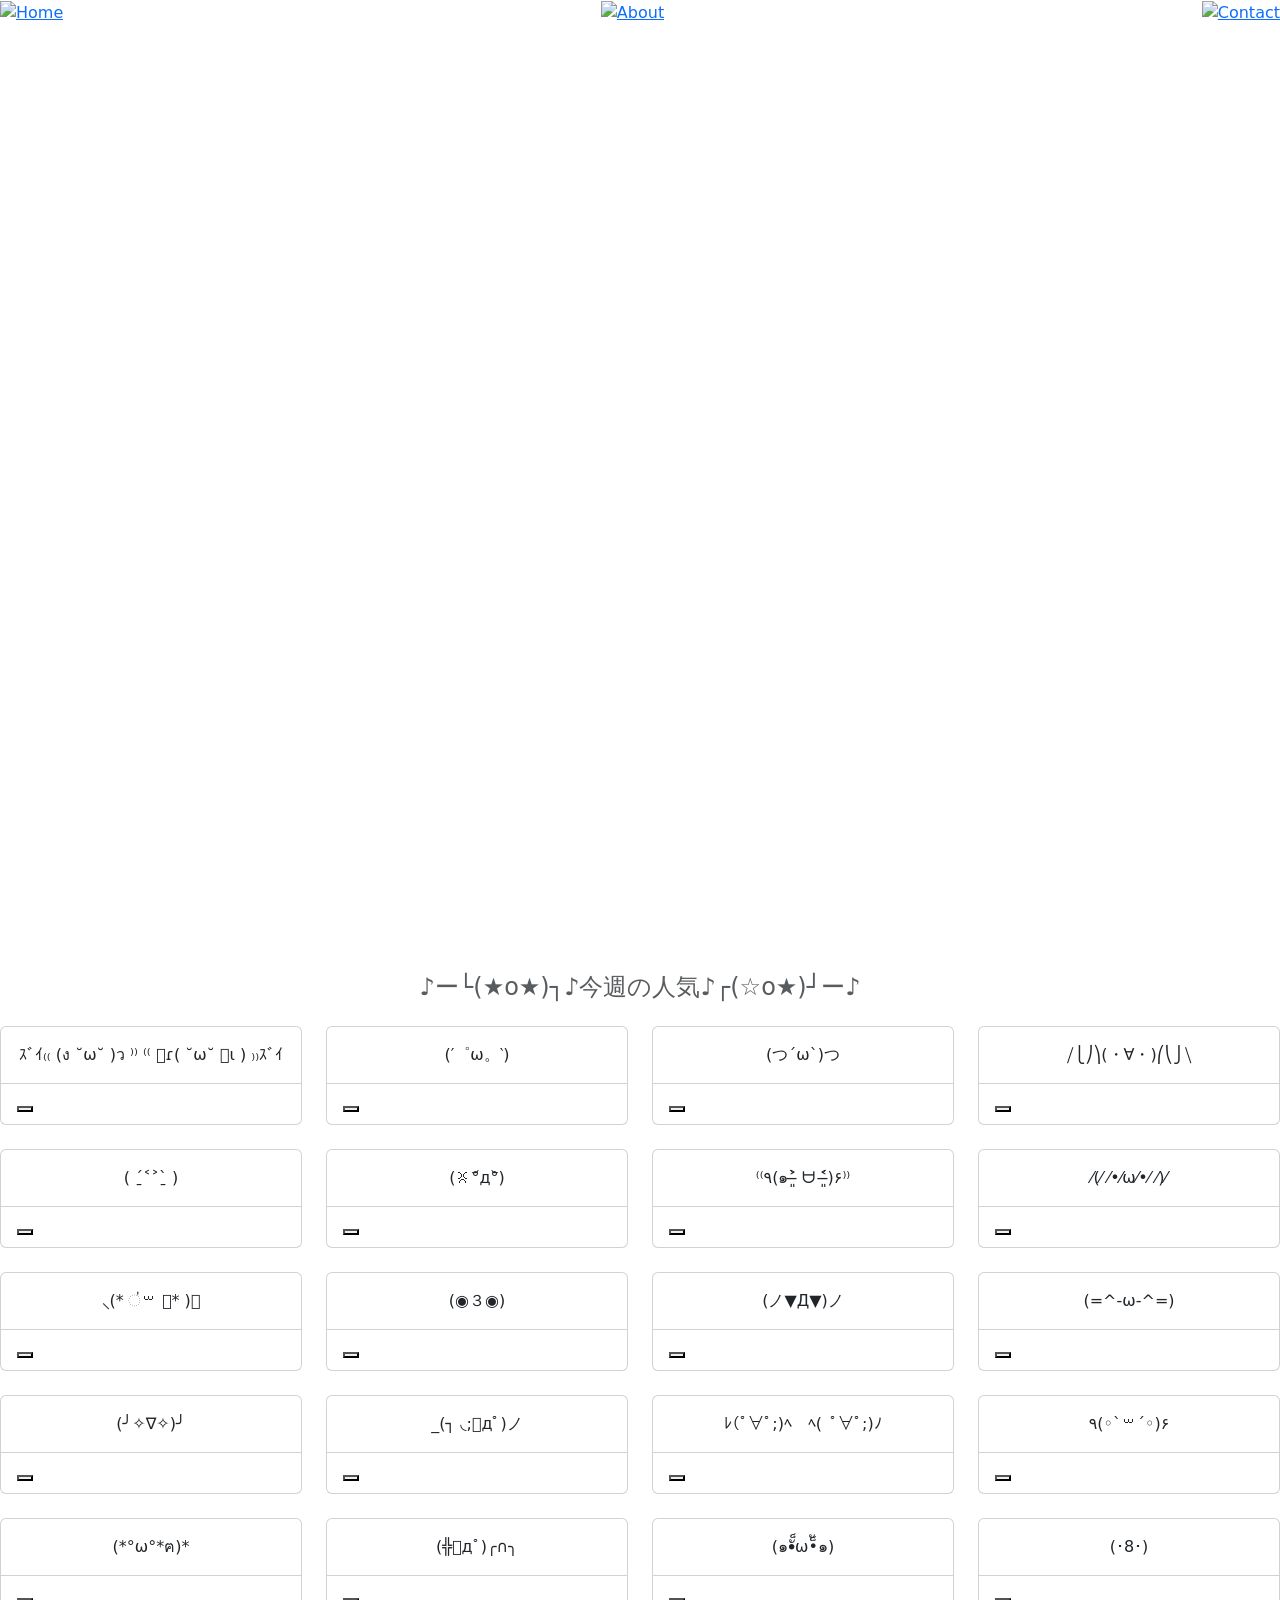
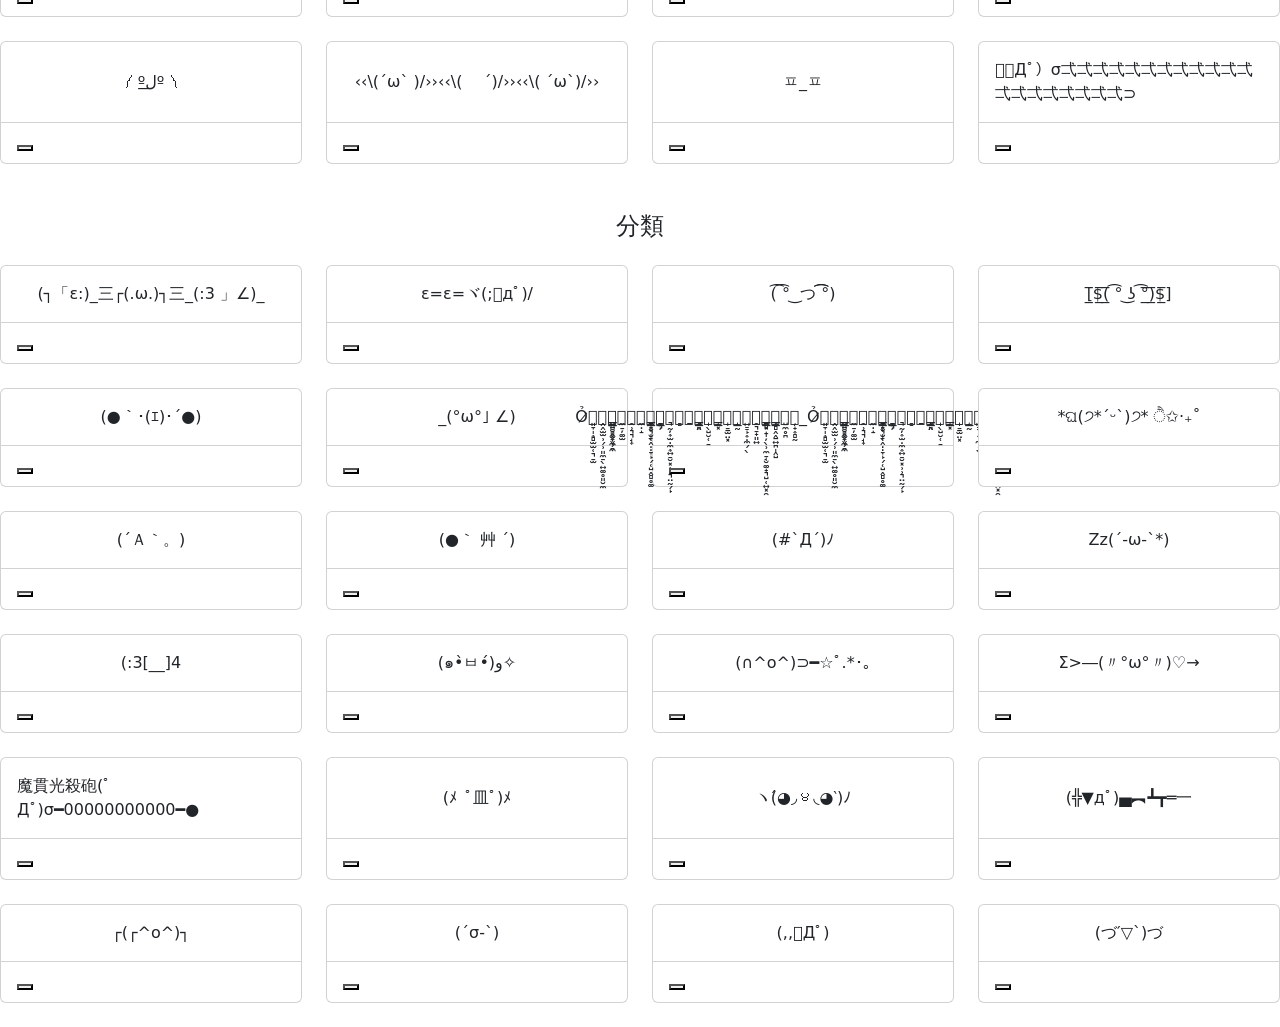
==== index.html @ 520b1174 "Add files via upload" ====
<!doctype html>
<html lang="TW">
  <head>
    <meta charset="utf-8">
    <meta name="viewport" content="width=device-width, initial-scale=1">
    <title>Bootstrap demo</title>
    <link href="https://cdn.jsdelivr.net/npm/bootstrap@5.3.0-alpha1/dist/css/bootstrap.min.css" rel="stylesheet" integrity="sha384-GLhlTQ8iRABdZLl6O3oVMWSktQOp6b7In1Zl3/Jr59b6EGGoI1aFkw7cmDA6j6gD" crossorigin="anonymous">
  </head>
  <body>
    <script src="https://cdn.jsdelivr.net/npm/bootstrap@5.3.0-alpha1/dist/js/bootstrap.bundle.min.js" integrity="sha384-w76AqPfDkMBDXo30jS1Sgez6pr3x5MlQ1ZAGC+nuZB+EYdgRZgiwxhTBTkF7CXvN" crossorigin="anonymous"></script>
    <div class="menu d-flex justify-content-between align-items-start">
        <a href="#" class="mr-3">
          <img src="login.png" alt="Home">
        </a>
        <a href="#" class="mr-3">
          <img src="category.png" alt="About">
        </a>
        <a href="#">
          <img src="charts.png" alt="Contact">
        </a>
      </div>
      
      
  <div class="container-fluid vh-100 heroimg">
    <div class="icon-1">
        <img src="background.jpg" class="img-fluid" alt="">
    </div>
</div>
<div class="container">
    <div class="row d-none d-md-flex">
        <div class="col">
            <img src="photo.jpg" class="img-fluid" alt="">
            <img src="bg.jpg" class="img-fluid mt-4" alt="">
        </div>
        <div class="col">
            <img src="bg.jpg" class="img-fluid" alt="">
            <img src="photo.jpg" class="img-fluid mt-4" alt="">
        </div>
        <div class="col">
            <img src="photo.jpg" class="img-fluid" alt="">
            <img src="bg.jpg" class="img-fluid mt-4" alt="">
        </div>
    </div>
    <div class="row d-md-none">
        <div class="col">
            <img src="photo.jpg" class="img-fluid" alt="">
            <img src="bg.jpg" class="img-fluid mt-4" alt="">
            <img src="bg.jpg" class="img-fluid mt-4" alt="">
        </div>
        <div class="col">
            <img src="bg.jpg" class="img-fluid" alt="">
            <img src="photo.jpg" class="img-fluid mt-4" alt="">
            <img src="bg.jpg" class="img-fluid mt-4" alt="">
        </div>
    </div>
</div>
  
<div class="emoji-wrap">
    <div class="row">
        <h2 class="h4 mt-4 mb-4 text-muted text-center">
            ♪ー└(★o★)┐♪今週の人気♪┌(☆o★)┘ー♪
        </h2>        
    </div>
    <div class="row">
                        <div class="col- col-xl-3 col-lg-4 col-sm-6 mb-4">
<div class="card emoji-card h-100 user-select-none">
    <div class="emoji-text card-body d-flex align-items-center justify-content-center copy-js">
        ｽﾞｲ₍₍ (ง ˘ω˘ )ว ⁾⁾ ⁽⁽ 〪ɾ( ˘ω˘ 〫ɩ ) ₎₎ｽﾞｲ
    </div>
    <div class="copy-dom-invisible"></div>
    <div class="card-footer bg-transparent">
        <div class="d-flex">
            <div class="flex-1"></div>
            <div class="flex-1">
                                    <button class="favorite-button append favorite-append-js d-none" data-id="574"><i class="fas fa-star"></i></button>
                <button class="favorite-button remove favorite-remove-js d-initial" data-id="574"><i class="fas fa-star"></i></button>
            </div>
        </div>
    </div>
</div>
</div>                            <div class="col- col-xl-3 col-lg-4 col-sm-6 mb-4">
<div class="card emoji-card h-100 user-select-none">
    <div class="emoji-text card-body d-flex align-items-center justify-content-center copy-js">
        (′゜ω。‵)
    </div>
    <div class="copy-dom-invisible"></div>
    <div class="card-footer bg-transparent">
        <div class="d-flex">
            <div class="flex-1"></div>
            <div class="flex-1">
                                    <button class="favorite-button append favorite-append-js d-none" data-id="573"><i class="fas fa-star"></i></button>
                <button class="favorite-button remove favorite-remove-js d-initial" data-id="573"><i class="fas fa-star"></i></button>
            </div>
        </div>
    </div>
</div>
</div>                            <div class="col- col-xl-3 col-lg-4 col-sm-6 mb-4">
<div class="card emoji-card h-100 user-select-none">
    <div class="emoji-text card-body d-flex align-items-center justify-content-center copy-js">
        (つ´ω`)つ
    </div>
    <div class="copy-dom-invisible"></div>
    <div class="card-footer bg-transparent">
        <div class="d-flex">
            <div class="flex-1"></div>
            <div class="flex-1">
                                    <button class="favorite-button append favorite-append-js d-initial" data-id="572"><i class="fas fa-star"></i></button>
                <button class="favorite-button remove favorite-remove-js d-none" data-id="572"><i class="fas fa-star"></i></button>
            </div>
        </div>
    </div>
</div>
</div>                            <div class="col- col-xl-3 col-lg-4 col-sm-6 mb-4">
<div class="card emoji-card h-100 user-select-none">
    <div class="emoji-text card-body d-flex align-items-center justify-content-center copy-js">
        ⧸⎩⎠⎞͏(・∀・)⎛͏⎝⎭⧹
    </div>
    <div class="copy-dom-invisible"></div>
    <div class="card-footer bg-transparent">
        <div class="d-flex">
            <div class="flex-1"></div>
            <div class="flex-1">
                                    <button class="favorite-button append favorite-append-js d-initial" data-id="571"><i class="fas fa-star"></i></button>
                <button class="favorite-button remove favorite-remove-js d-none" data-id="571"><i class="fas fa-star"></i></button>
            </div>
        </div>
    </div>
</div>
</div>                            <div class="col- col-xl-3 col-lg-4 col-sm-6 mb-4">
<div class="card emoji-card h-100 user-select-none">
    <div class="emoji-text card-body d-flex align-items-center justify-content-center copy-js">
        ( ˊ̱˂˃ˋ̱ )
    </div>
    <div class="copy-dom-invisible"></div>
    <div class="card-footer bg-transparent">
        <div class="d-flex">
            <div class="flex-1"></div>
            <div class="flex-1">
                                    <button class="favorite-button append favorite-append-js d-initial" data-id="570"><i class="fas fa-star"></i></button>
                <button class="favorite-button remove favorite-remove-js d-none" data-id="570"><i class="fas fa-star"></i></button>
            </div>
        </div>
    </div>
</div>
</div>                            <div class="col- col-xl-3 col-lg-4 col-sm-6 mb-4">
<div class="card emoji-card h-100 user-select-none">
    <div class="emoji-text card-body d-flex align-items-center justify-content-center copy-js">
        (ꐦ°᷄д°᷅)
    </div>
    <div class="copy-dom-invisible"></div>
    <div class="card-footer bg-transparent">
        <div class="d-flex">
            <div class="flex-1"></div>
            <div class="flex-1">
                                    <button class="favorite-button append favorite-append-js d-initial" data-id="569"><i class="fas fa-star"></i></button>
                <button class="favorite-button remove favorite-remove-js d-none" data-id="569"><i class="fas fa-star"></i></button>
            </div>
        </div>
    </div>
</div>
</div>                            <div class="col- col-xl-3 col-lg-4 col-sm-6 mb-4">
<div class="card emoji-card h-100 user-select-none">
    <div class="emoji-text card-body d-flex align-items-center justify-content-center copy-js">
        ⁽⁽٩(๑˃̶͈̀ ᗨ ˂̶͈́)۶⁾⁾
    </div>
    <div class="copy-dom-invisible"></div>
    <div class="card-footer bg-transparent">
        <div class="d-flex">
            <div class="flex-1"></div>
            <div class="flex-1">
                                    <button class="favorite-button append favorite-append-js d-initial" data-id="568"><i class="fas fa-star"></i></button>
                <button class="favorite-button remove favorite-remove-js d-none" data-id="568"><i class="fas fa-star"></i></button>
            </div>
        </div>
    </div>
</div>
</div>                            <div class="col- col-xl-3 col-lg-4 col-sm-6 mb-4">
<div class="card emoji-card h-100 user-select-none">
    <div class="emoji-text card-body d-flex align-items-center justify-content-center copy-js">
        ⁄(⁄ ⁄•⁄ω⁄•⁄ ⁄)⁄
    </div>
    <div class="copy-dom-invisible"></div>
    <div class="card-footer bg-transparent">
        <div class="d-flex">
            <div class="flex-1"></div>
            <div class="flex-1">
                                    <button class="favorite-button append favorite-append-js d-initial" data-id="567"><i class="fas fa-star"></i></button>
                <button class="favorite-button remove favorite-remove-js d-none" data-id="567"><i class="fas fa-star"></i></button>
            </div>
        </div>
    </div>
</div>
</div>                            <div class="col- col-xl-3 col-lg-4 col-sm-6 mb-4">
<div class="card emoji-card h-100 user-select-none">
    <div class="emoji-text card-body d-flex align-items-center justify-content-center copy-js">
        ⸜(* ॑꒳ ॑* )⸝
    </div>
    <div class="copy-dom-invisible"></div>
    <div class="card-footer bg-transparent">
        <div class="d-flex">
            <div class="flex-1"></div>
            <div class="flex-1">
                                    <button class="favorite-button append favorite-append-js d-initial" data-id="566"><i class="fas fa-star"></i></button>
                <button class="favorite-button remove favorite-remove-js d-none" data-id="566"><i class="fas fa-star"></i></button>
            </div>
        </div>
    </div>
</div>
</div>                            <div class="col- col-xl-3 col-lg-4 col-sm-6 mb-4">
<div class="card emoji-card h-100 user-select-none">
    <div class="emoji-text card-body d-flex align-items-center justify-content-center copy-js">
        (◉３◉)
    </div>
    <div class="copy-dom-invisible"></div>
    <div class="card-footer bg-transparent">
        <div class="d-flex">
            <div class="flex-1"></div>
            <div class="flex-1">
                                    <button class="favorite-button append favorite-append-js d-none" data-id="565"><i class="fas fa-star"></i></button>
                <button class="favorite-button remove favorite-remove-js d-initial" data-id="565"><i class="fas fa-star"></i></button>
            </div>
        </div>
    </div>
</div>
</div>                            <div class="col- col-xl-3 col-lg-4 col-sm-6 mb-4">
<div class="card emoji-card h-100 user-select-none">
    <div class="emoji-text card-body d-flex align-items-center justify-content-center copy-js">
        (ノ▼Д▼)ノ
    </div>
    <div class="copy-dom-invisible"></div>
    <div class="card-footer bg-transparent">
        <div class="d-flex">
            <div class="flex-1"></div>
            <div class="flex-1">
                                    <button class="favorite-button append favorite-append-js d-none" data-id="564"><i class="fas fa-star"></i></button>
                <button class="favorite-button remove favorite-remove-js d-initial" data-id="564"><i class="fas fa-star"></i></button>
            </div>
        </div>
    </div>
</div>
</div>                            <div class="col- col-xl-3 col-lg-4 col-sm-6 mb-4">
<div class="card emoji-card h-100 user-select-none">
    <div class="emoji-text card-body d-flex align-items-center justify-content-center copy-js">
        (=^-ω-^=)
    </div>
    <div class="copy-dom-invisible"></div>
    <div class="card-footer bg-transparent">
        <div class="d-flex">
            <div class="flex-1"></div>
            <div class="flex-1">
                                    <button class="favorite-button append favorite-append-js d-initial" data-id="563"><i class="fas fa-star"></i></button>
                <button class="favorite-button remove favorite-remove-js d-none" data-id="563"><i class="fas fa-star"></i></button>
            </div>
        </div>
    </div>
</div>
</div>                            <div class="col- col-xl-3 col-lg-4 col-sm-6 mb-4">
<div class="card emoji-card h-100 user-select-none">
    <div class="emoji-text card-body d-flex align-items-center justify-content-center copy-js">
        (╯✧∇✧)╯
    </div>
    <div class="copy-dom-invisible"></div>
    <div class="card-footer bg-transparent">
        <div class="d-flex">
            <div class="flex-1"></div>
            <div class="flex-1">
                                    <button class="favorite-button append favorite-append-js d-initial" data-id="562"><i class="fas fa-star"></i></button>
                <button class="favorite-button remove favorite-remove-js d-none" data-id="562"><i class="fas fa-star"></i></button>
            </div>
        </div>
    </div>
</div>
</div>                            <div class="col- col-xl-3 col-lg-4 col-sm-6 mb-4">
<div class="card emoji-card h-100 user-select-none">
    <div class="emoji-text card-body d-flex align-items-center justify-content-center copy-js">
        _(┐ ◟;ﾟдﾟ)ノ
    </div>
    <div class="copy-dom-invisible"></div>
    <div class="card-footer bg-transparent">
        <div class="d-flex">
            <div class="flex-1"></div>
            <div class="flex-1">
                                    <button class="favorite-button append favorite-append-js d-initial" data-id="561"><i class="fas fa-star"></i></button>
                <button class="favorite-button remove favorite-remove-js d-none" data-id="561"><i class="fas fa-star"></i></button>
            </div>
        </div>
    </div>
</div>
</div>                            <div class="col- col-xl-3 col-lg-4 col-sm-6 mb-4">
<div class="card emoji-card h-100 user-select-none">
    <div class="emoji-text card-body d-flex align-items-center justify-content-center copy-js">
        ﾚ(ﾟ∀ﾟ;)ﾍ　ﾍ( ﾟ∀ﾟ;)ﾉ
    </div>
    <div class="copy-dom-invisible"></div>
    <div class="card-footer bg-transparent">
        <div class="d-flex">
            <div class="flex-1"></div>
            <div class="flex-1">
                                    <button class="favorite-button append favorite-append-js d-none" data-id="560"><i class="fas fa-star"></i></button>
                <button class="favorite-button remove favorite-remove-js d-initial" data-id="560"><i class="fas fa-star"></i></button>
            </div>
        </div>
    </div>
</div>
</div>                            <div class="col- col-xl-3 col-lg-4 col-sm-6 mb-4">
<div class="card emoji-card h-100 user-select-none">
    <div class="emoji-text card-body d-flex align-items-center justify-content-center copy-js">
        ٩(◦`꒳´◦)۶ 
    </div>
    <div class="copy-dom-invisible"></div>
    <div class="card-footer bg-transparent">
        <div class="d-flex">
            <div class="flex-1"></div>
            <div class="flex-1">
                                    <button class="favorite-button append favorite-append-js d-initial" data-id="559"><i class="fas fa-star"></i></button>
                <button class="favorite-button remove favorite-remove-js d-none" data-id="559"><i class="fas fa-star"></i></button>
            </div>
        </div>
    </div>
</div>
</div>                            <div class="col- col-xl-3 col-lg-4 col-sm-6 mb-4">
<div class="card emoji-card h-100 user-select-none">
    <div class="emoji-text card-body d-flex align-items-center justify-content-center copy-js">
        (*°ω°*ฅ)*
    </div>
    <div class="copy-dom-invisible"></div>
    <div class="card-footer bg-transparent">
        <div class="d-flex">
            <div class="flex-1"></div>
            <div class="flex-1">
                                    <button class="favorite-button append favorite-append-js d-initial" data-id="558"><i class="fas fa-star"></i></button>
                <button class="favorite-button remove favorite-remove-js d-none" data-id="558"><i class="fas fa-star"></i></button>
            </div>
        </div>
    </div>
</div>
</div>                            <div class="col- col-xl-3 col-lg-4 col-sm-6 mb-4">
<div class="card emoji-card h-100 user-select-none">
    <div class="emoji-text card-body d-flex align-items-center justify-content-center copy-js">
        (╬ﾟдﾟ)╭∩╮
    </div>
    <div class="copy-dom-invisible"></div>
    <div class="card-footer bg-transparent">
        <div class="d-flex">
            <div class="flex-1"></div>
            <div class="flex-1">
                                    <button class="favorite-button append favorite-append-js d-initial" data-id="557"><i class="fas fa-star"></i></button>
                <button class="favorite-button remove favorite-remove-js d-none" data-id="557"><i class="fas fa-star"></i></button>
            </div>
        </div>
    </div>
</div>
</div>                            <div class="col- col-xl-3 col-lg-4 col-sm-6 mb-4">
<div class="card emoji-card h-100 user-select-none">
    <div class="emoji-text card-body d-flex align-items-center justify-content-center copy-js">
        (๑•ั็ω•็ั๑)
    </div>
    <div class="copy-dom-invisible"></div>
    <div class="card-footer bg-transparent">
        <div class="d-flex">
            <div class="flex-1"></div>
            <div class="flex-1">
                                    <button class="favorite-button append favorite-append-js d-initial" data-id="556"><i class="fas fa-star"></i></button>
                <button class="favorite-button remove favorite-remove-js d-none" data-id="556"><i class="fas fa-star"></i></button>
            </div>
        </div>
    </div>
</div>
</div>                            <div class="col- col-xl-3 col-lg-4 col-sm-6 mb-4">
<div class="card emoji-card h-100 user-select-none">
    <div class="emoji-text card-body d-flex align-items-center justify-content-center copy-js">
        (･8･)
    </div>
    <div class="copy-dom-invisible"></div>
    <div class="card-footer bg-transparent">
        <div class="d-flex">
            <div class="flex-1"></div>
            <div class="flex-1">
                                    <button class="favorite-button append favorite-append-js d-none" data-id="555"><i class="fas fa-star"></i></button>
                <button class="favorite-button remove favorite-remove-js d-initial" data-id="555"><i class="fas fa-star"></i></button>
            </div>
        </div>
    </div>
</div>
</div>                            <div class="col- col-xl-3 col-lg-4 col-sm-6 mb-4">
<div class="card emoji-card h-100 user-select-none">
    <div class="emoji-text card-body d-flex align-items-center justify-content-center copy-js">
        ༼ ºل͟º ༽
    </div>
    <div class="copy-dom-invisible"></div>
    <div class="card-footer bg-transparent">
        <div class="d-flex">
            <div class="flex-1"></div>
            <div class="flex-1">
                                    <button class="favorite-button append favorite-append-js d-initial" data-id="554"><i class="fas fa-star"></i></button>
                <button class="favorite-button remove favorite-remove-js d-none" data-id="554"><i class="fas fa-star"></i></button>
            </div>
        </div>
    </div>
</div>
</div>                            <div class="col- col-xl-3 col-lg-4 col-sm-6 mb-4">
<div class="card emoji-card h-100 user-select-none">
    <div class="emoji-text card-body d-flex align-items-center justify-content-center copy-js">
        ‹‹\(´ω` )/››‹‹\( 　´)/››‹‹\( ´ω`)/››
    </div>
    <div class="copy-dom-invisible"></div>
    <div class="card-footer bg-transparent">
        <div class="d-flex">
            <div class="flex-1"></div>
            <div class="flex-1">
                                    <button class="favorite-button append favorite-append-js d-initial" data-id="553"><i class="fas fa-star"></i></button>
                <button class="favorite-button remove favorite-remove-js d-none" data-id="553"><i class="fas fa-star"></i></button>
            </div>
        </div>
    </div>
</div>
</div>                            <div class="col- col-xl-3 col-lg-4 col-sm-6 mb-4">
<div class="card emoji-card h-100 user-select-none">
    <div class="emoji-text card-body d-flex align-items-center justify-content-center copy-js">
        ㅍ_ㅍ
    </div>
    <div class="copy-dom-invisible"></div>
    <div class="card-footer bg-transparent">
        <div class="d-flex">
            <div class="flex-1"></div>
            <div class="flex-1">
                                    <button class="favorite-button append favorite-append-js d-none" data-id="552"><i class="fas fa-star"></i></button>
                <button class="favorite-button remove favorite-remove-js d-initial" data-id="552"><i class="fas fa-star"></i></button>
            </div>
        </div>
    </div>
</div>
</div>                            <div class="col- col-xl-3 col-lg-4 col-sm-6 mb-4">
<div class="card emoji-card h-100 user-select-none">
    <div class="emoji-text card-body d-flex align-items-center justify-content-center copy-js">
        （ﾟДﾟ）σ弌弌弌弌弌弌弌弌弌弌弌弌弌弌弌弌弌弌弌弌⊃
    </div>
    <div class="copy-dom-invisible"></div>
    <div class="card-footer bg-transparent">
        <div class="d-flex">
            <div class="flex-1"></div>
            <div class="flex-1">
                                    <button class="favorite-button append favorite-append-js d-initial" data-id="551"><i class="fas fa-star"></i></button>
                <button class="favorite-button remove favorite-remove-js d-none" data-id="551"><i class="fas fa-star"></i></button>
            </div>
        </div>
    </div>
</div>
</div>                    </div>
</div>
<div class="emoji-wrap">
    <div class="row">
        <h2 class="h4 mt-4 mb-4 text-center">
            分類
        </h2>
    </div>
    <div class="row">
                        <div class="col- col-xl-3 col-lg-4 col-sm-6 mb-4">
<div class="card emoji-card h-100 user-select-none">
    <div class="emoji-text card-body d-flex align-items-center justify-content-center copy-js">
        (┐「ε:)_三┌(.ω.)┐三_(:3 」∠)_
    </div>
    <div class="copy-dom-invisible"></div>
    <div class="card-footer bg-transparent">
        <div class="d-flex">
            <div class="flex-1"></div>
            <div class="flex-1">
                                    <button class="favorite-button append favorite-append-js d-initial" data-id="498"><i class="fas fa-star"></i></button>
                <button class="favorite-button remove favorite-remove-js d-none" data-id="498"><i class="fas fa-star"></i></button>
            </div>
        </div>
    </div>
</div>
</div>                            <div class="col- col-xl-3 col-lg-4 col-sm-6 mb-4">
<div class="card emoji-card h-100 user-select-none">
    <div class="emoji-text card-body d-flex align-items-center justify-content-center copy-js">
        ε=ε=ヾ(;ﾟдﾟ)/
    </div>
    <div class="copy-dom-invisible"></div>
    <div class="card-footer bg-transparent">
        <div class="d-flex">
            <div class="flex-1"></div>
            <div class="flex-1">
                                    <button class="favorite-button append favorite-append-js d-initial" data-id="260"><i class="fas fa-star"></i></button>
                <button class="favorite-button remove favorite-remove-js d-none" data-id="260"><i class="fas fa-star"></i></button>
            </div>
        </div>
    </div>
</div>
</div>                            <div class="col- col-xl-3 col-lg-4 col-sm-6 mb-4">
<div class="card emoji-card h-100 user-select-none">
    <div class="emoji-text card-body d-flex align-items-center justify-content-center copy-js">
        (͡ ͡° ͜ つ ͡͡°)
    </div>
    <div class="copy-dom-invisible"></div>
    <div class="card-footer bg-transparent">
        <div class="d-flex">
            <div class="flex-1"></div>
            <div class="flex-1">
                                    <button class="favorite-button append favorite-append-js d-initial" data-id="530"><i class="fas fa-star"></i></button>
                <button class="favorite-button remove favorite-remove-js d-none" data-id="530"><i class="fas fa-star"></i></button>
            </div>
        </div>
    </div>
</div>
</div>                            <div class="col- col-xl-3 col-lg-4 col-sm-6 mb-4">
<div class="card emoji-card h-100 user-select-none">
    <div class="emoji-text card-body d-flex align-items-center justify-content-center copy-js">
        [̲̅$̲̅(̲̅ ͡° ͜ʖ ͡°̲̅)̲̅$̲̅]
    </div>
    <div class="copy-dom-invisible"></div>
    <div class="card-footer bg-transparent">
        <div class="d-flex">
            <div class="flex-1"></div>
            <div class="flex-1">
                                    <button class="favorite-button append favorite-append-js d-initial" data-id="538"><i class="fas fa-star"></i></button>
                <button class="favorite-button remove favorite-remove-js d-none" data-id="538"><i class="fas fa-star"></i></button>
            </div>
        </div>
    </div>
</div>
</div>                            <div class="col- col-xl-3 col-lg-4 col-sm-6 mb-4">
<div class="card emoji-card h-100 user-select-none">
    <div class="emoji-text card-body d-flex align-items-center justify-content-center copy-js">
        (●｀･(ｴ)･´●)
    </div>
    <div class="copy-dom-invisible"></div>
    <div class="card-footer bg-transparent">
        <div class="d-flex">
            <div class="flex-1"></div>
            <div class="flex-1">
                                    <button class="favorite-button append favorite-append-js d-initial" data-id="88"><i class="fas fa-star"></i></button>
                <button class="favorite-button remove favorite-remove-js d-none" data-id="88"><i class="fas fa-star"></i></button>
            </div>
        </div>
    </div>
</div>
</div>                            <div class="col- col-xl-3 col-lg-4 col-sm-6 mb-4">
<div class="card emoji-card h-100 user-select-none">
    <div class="emoji-text card-body d-flex align-items-center justify-content-center copy-js">
        _(°ω°｣ ∠)
    </div>
    <div class="copy-dom-invisible"></div>
    <div class="card-footer bg-transparent">
        <div class="d-flex">
            <div class="flex-1"></div>
            <div class="flex-1">
                                    <button class="favorite-button append favorite-append-js d-initial" data-id="264"><i class="fas fa-star"></i></button>
                <button class="favorite-button remove favorite-remove-js d-none" data-id="264"><i class="fas fa-star"></i></button>
            </div>
        </div>
    </div>
</div>
</div>                            <div class="col- col-xl-3 col-lg-4 col-sm-6 mb-4">
<div class="card emoji-card h-100 user-select-none">
    <div class="emoji-text card-body d-flex align-items-center justify-content-center copy-js">
        Ỏ̷͖͈̞̩͎̻̫̫̜͉̠̫͕̭̭̫̫̹̗̹͈̼̠̖͍͚̥͈̮̼͕̠̤̯̻̥̬̗̼̳̤̳̬̪̹͚̞̼̠͕̼̠̦͚̫͔̯̹͉͉̘͎͕̼̣̝͙̱̟̹̩̟̳̦̭͉̮̖̭̣̣̞̙̗̜̺̭̻̥͚͙̝̦̲̱͉͖͉̰̦͎̫̣̼͎͍̠̮͓̹̹͉̤̰̗̙͕͇͔̱͕̭͈̳̗̭͔̘̖̺̮̜̠͖̘͓̳͕̟̠̱̫̤͓͔̘̰̲͙͍͇̙͎̣̼̗̖͙̯͉̠̟͈͍͕̪͓̝̩̦̖̹̼̠̘̮͚̟͉̺̜͍͓̯̳̱̻͕̣̳͉̻̭̭̱͍̪̩̭̺͕̺̼̥̪͖̦̟͎̻̰_Ỏ̷͖͈̞̩͎̻̫̫̜͉̠̫͕̭̭̫̫̹̗̹͈̼̠̖͍͚̥͈̮̼͕̠̤̯̻̥̬̗̼̳̤̳̬̪̹͚̞̼̠͕̼̠̦͚̫͔̯̹͉͉̘͎͕̼̣̝͙̱̟̹̩̟̳̦̭͉̮̖̭̣̣̞̙̗̜̺̭̻̥͚͙̝̦̲̱͉͖͉̰̦͎̫̣̼͎͍̠̮͓̹̹͉̤̰̗̙͕͇͔̱͕̭͈̳̗̭͔̘̖̺̮̜̠͖̘͓̳͕̟̠̱̫̤͓͔̘̰̲͙͍͇̙͎̣̼̗̖͙̯͉̠̟͈͍͕̪͓̝̩̦̖̹̼̠̘̮͚̟͉̺̜͍͓̯̳̱̻͕̣̳͉̻̭̭̱͍̪̩̭̺͕̺̼̥̪͖̦̟͎̻̰
    </div>
    <div class="copy-dom-invisible"></div>
    <div class="card-footer bg-transparent">
        <div class="d-flex">
            <div class="flex-1"></div>
            <div class="flex-1">
                                    <button class="favorite-button append favorite-append-js d-initial" data-id="454"><i class="fas fa-star"></i></button>
                <button class="favorite-button remove favorite-remove-js d-none" data-id="454"><i class="fas fa-star"></i></button>
            </div>
        </div>
    </div>
</div>
</div>                            <div class="col- col-xl-3 col-lg-4 col-sm-6 mb-4">
<div class="card emoji-card h-100 user-select-none">
    <div class="emoji-text card-body d-flex align-items-center justify-content-center copy-js">
        *ଘ(੭*ˊᵕˋ)੭* ੈ✩‧₊˚
    </div>
    <div class="copy-dom-invisible"></div>
    <div class="card-footer bg-transparent">
        <div class="d-flex">
            <div class="flex-1"></div>
            <div class="flex-1">
                                    <button class="favorite-button append favorite-append-js d-initial" data-id="427"><i class="fas fa-star"></i></button>
                <button class="favorite-button remove favorite-remove-js d-none" data-id="427"><i class="fas fa-star"></i></button>
            </div>
        </div>
    </div>
</div>
</div>                            <div class="col- col-xl-3 col-lg-4 col-sm-6 mb-4">
<div class="card emoji-card h-100 user-select-none">
    <div class="emoji-text card-body d-flex align-items-center justify-content-center copy-js">
        (´Ａ｀。)
    </div>
    <div class="copy-dom-invisible"></div>
    <div class="card-footer bg-transparent">
        <div class="d-flex">
            <div class="flex-1"></div>
            <div class="flex-1">
                                    <button class="favorite-button append favorite-append-js d-initial" data-id="224"><i class="fas fa-star"></i></button>
                <button class="favorite-button remove favorite-remove-js d-none" data-id="224"><i class="fas fa-star"></i></button>
            </div>
        </div>
    </div>
</div>
</div>                            <div class="col- col-xl-3 col-lg-4 col-sm-6 mb-4">
<div class="card emoji-card h-100 user-select-none">
    <div class="emoji-text card-body d-flex align-items-center justify-content-center copy-js">
        (●｀ 艸 ´)
    </div>
    <div class="copy-dom-invisible"></div>
    <div class="card-footer bg-transparent">
        <div class="d-flex">
            <div class="flex-1"></div>
            <div class="flex-1">
                                    <button class="favorite-button append favorite-append-js d-initial" data-id="292"><i class="fas fa-star"></i></button>
                <button class="favorite-button remove favorite-remove-js d-none" data-id="292"><i class="fas fa-star"></i></button>
            </div>
        </div>
    </div>
</div>
</div>                            <div class="col- col-xl-3 col-lg-4 col-sm-6 mb-4">
<div class="card emoji-card h-100 user-select-none">
    <div class="emoji-text card-body d-flex align-items-center justify-content-center copy-js">
        (#`Д´)ﾉ
    </div>
    <div class="copy-dom-invisible"></div>
    <div class="card-footer bg-transparent">
        <div class="d-flex">
            <div class="flex-1"></div>
            <div class="flex-1">
                                    <button class="favorite-button append favorite-append-js d-initial" data-id="31"><i class="fas fa-star"></i></button>
                <button class="favorite-button remove favorite-remove-js d-none" data-id="31"><i class="fas fa-star"></i></button>
            </div>
        </div>
    </div>
</div>
</div>                            <div class="col- col-xl-3 col-lg-4 col-sm-6 mb-4">
<div class="card emoji-card h-100 user-select-none">
    <div class="emoji-text card-body d-flex align-items-center justify-content-center copy-js">
        Zz(´-ω-`*)
    </div>
    <div class="copy-dom-invisible"></div>
    <div class="card-footer bg-transparent">
        <div class="d-flex">
            <div class="flex-1"></div>
            <div class="flex-1">
                                    <button class="favorite-button append favorite-append-js d-initial" data-id="334"><i class="fas fa-star"></i></button>
                <button class="favorite-button remove favorite-remove-js d-none" data-id="334"><i class="fas fa-star"></i></button>
            </div>
        </div>
    </div>
</div>
</div>                            <div class="col- col-xl-3 col-lg-4 col-sm-6 mb-4">
<div class="card emoji-card h-100 user-select-none">
    <div class="emoji-text card-body d-flex align-items-center justify-content-center copy-js">
        (:3[__]4
    </div>
    <div class="copy-dom-invisible"></div>
    <div class="card-footer bg-transparent">
        <div class="d-flex">
            <div class="flex-1"></div>
            <div class="flex-1">
                                    <button class="favorite-button append favorite-append-js d-initial" data-id="95"><i class="fas fa-star"></i></button>
                <button class="favorite-button remove favorite-remove-js d-none" data-id="95"><i class="fas fa-star"></i></button>
            </div>
        </div>
    </div>
</div>
</div>                            <div class="col- col-xl-3 col-lg-4 col-sm-6 mb-4">
<div class="card emoji-card h-100 user-select-none">
    <div class="emoji-text card-body d-flex align-items-center justify-content-center copy-js">
        (๑•̀ㅂ•́)و✧
    </div>
    <div class="copy-dom-invisible"></div>
    <div class="card-footer bg-transparent">
        <div class="d-flex">
            <div class="flex-1"></div>
            <div class="flex-1">
                                    <button class="favorite-button append favorite-append-js d-initial" data-id="277"><i class="fas fa-star"></i></button>
                <button class="favorite-button remove favorite-remove-js d-none" data-id="277"><i class="fas fa-star"></i></button>
            </div>
        </div>
    </div>
</div>
</div>                            <div class="col- col-xl-3 col-lg-4 col-sm-6 mb-4">
<div class="card emoji-card h-100 user-select-none">
    <div class="emoji-text card-body d-flex align-items-center justify-content-center copy-js">
        (∩^o^)⊃━☆ﾟ.*･｡
    </div>
    <div class="copy-dom-invisible"></div>
    <div class="card-footer bg-transparent">
        <div class="d-flex">
            <div class="flex-1"></div>
            <div class="flex-1">
                                    <button class="favorite-button append favorite-append-js d-initial" data-id="257"><i class="fas fa-star"></i></button>
                <button class="favorite-button remove favorite-remove-js d-none" data-id="257"><i class="fas fa-star"></i></button>
            </div>
        </div>
    </div>
</div>
</div>                            <div class="col- col-xl-3 col-lg-4 col-sm-6 mb-4">
<div class="card emoji-card h-100 user-select-none">
    <div class="emoji-text card-body d-flex align-items-center justify-content-center copy-js">
        Σ&gt;―(〃°ω°〃)♡→
    </div>
    <div class="copy-dom-invisible"></div>
    <div class="card-footer bg-transparent">
        <div class="d-flex">
            <div class="flex-1"></div>
            <div class="flex-1">
                                    <button class="favorite-button append favorite-append-js d-initial" data-id="345"><i class="fas fa-star"></i></button>
                <button class="favorite-button remove favorite-remove-js d-none" data-id="345"><i class="fas fa-star"></i></button>
            </div>
        </div>
    </div>
</div>
</div>                            <div class="col- col-xl-3 col-lg-4 col-sm-6 mb-4">
<div class="card emoji-card h-100 user-select-none">
    <div class="emoji-text card-body d-flex align-items-center justify-content-center copy-js">
        魔貫光殺砲(ﾟДﾟ)σ━00000000000━●
    </div>
    <div class="copy-dom-invisible"></div>
    <div class="card-footer bg-transparent">
        <div class="d-flex">
            <div class="flex-1"></div>
            <div class="flex-1">
                                    <button class="favorite-button append favorite-append-js d-initial" data-id="228"><i class="fas fa-star"></i></button>
                <button class="favorite-button remove favorite-remove-js d-none" data-id="228"><i class="fas fa-star"></i></button>
            </div>
        </div>
    </div>
</div>
</div>                            <div class="col- col-xl-3 col-lg-4 col-sm-6 mb-4">
<div class="card emoji-card h-100 user-select-none">
    <div class="emoji-text card-body d-flex align-items-center justify-content-center copy-js">
        (ﾒ ﾟ皿ﾟ)ﾒ
    </div>
    <div class="copy-dom-invisible"></div>
    <div class="card-footer bg-transparent">
        <div class="d-flex">
            <div class="flex-1"></div>
            <div class="flex-1">
                                    <button class="favorite-button append favorite-append-js d-initial" data-id="12"><i class="fas fa-star"></i></button>
                <button class="favorite-button remove favorite-remove-js d-none" data-id="12"><i class="fas fa-star"></i></button>
            </div>
        </div>
    </div>
</div>
</div>                            <div class="col- col-xl-3 col-lg-4 col-sm-6 mb-4">
<div class="card emoji-card h-100 user-select-none">
    <div class="emoji-text card-body d-flex align-items-center justify-content-center copy-js">
        ヽ(́◕◞౪◟◕‵)ﾉ
    </div>
    <div class="copy-dom-invisible"></div>
    <div class="card-footer bg-transparent">
        <div class="d-flex">
            <div class="flex-1"></div>
            <div class="flex-1">
                                    <button class="favorite-button append favorite-append-js d-initial" data-id="82"><i class="fas fa-star"></i></button>
                <button class="favorite-button remove favorite-remove-js d-none" data-id="82"><i class="fas fa-star"></i></button>
            </div>
        </div>
    </div>
</div>
</div>                            <div class="col- col-xl-3 col-lg-4 col-sm-6 mb-4">
<div class="card emoji-card h-100 user-select-none">
    <div class="emoji-text card-body d-flex align-items-center justify-content-center copy-js">
        (╬▼дﾟ)▄︻┻┳═一
    </div>
    <div class="copy-dom-invisible"></div>
    <div class="card-footer bg-transparent">
        <div class="d-flex">
            <div class="flex-1"></div>
            <div class="flex-1">
                                    <button class="favorite-button append favorite-append-js d-initial" data-id="496"><i class="fas fa-star"></i></button>
                <button class="favorite-button remove favorite-remove-js d-none" data-id="496"><i class="fas fa-star"></i></button>
            </div>
        </div>
    </div>
</div>
</div>                            <div class="col- col-xl-3 col-lg-4 col-sm-6 mb-4">
<div class="card emoji-card h-100 user-select-none">
    <div class="emoji-text card-body d-flex align-items-center justify-content-center copy-js">
        ┌(┌^o^)┐
    </div>
    <div class="copy-dom-invisible"></div>
    <div class="card-footer bg-transparent">
        <div class="d-flex">
            <div class="flex-1"></div>
            <div class="flex-1">
                                    <button class="favorite-button append favorite-append-js d-initial" data-id="74"><i class="fas fa-star"></i></button>
                <button class="favorite-button remove favorite-remove-js d-none" data-id="74"><i class="fas fa-star"></i></button>
            </div>
        </div>
    </div>
</div>
</div>                            <div class="col- col-xl-3 col-lg-4 col-sm-6 mb-4">
<div class="card emoji-card h-100 user-select-none">
    <div class="emoji-text card-body d-flex align-items-center justify-content-center copy-js">
        (´σ-`)
    </div>
    <div class="copy-dom-invisible"></div>
    <div class="card-footer bg-transparent">
        <div class="d-flex">
            <div class="flex-1"></div>
            <div class="flex-1">
                                    <button class="favorite-button append favorite-append-js d-initial" data-id="214"><i class="fas fa-star"></i></button>
                <button class="favorite-button remove favorite-remove-js d-none" data-id="214"><i class="fas fa-star"></i></button>
            </div>
        </div>
    </div>
</div>
</div>                            <div class="col- col-xl-3 col-lg-4 col-sm-6 mb-4">
<div class="card emoji-card h-100 user-select-none">
    <div class="emoji-text card-body d-flex align-items-center justify-content-center copy-js">
        (,,ﾟДﾟ)
    </div>
    <div class="copy-dom-invisible"></div>
    <div class="card-footer bg-transparent">
        <div class="d-flex">
            <div class="flex-1"></div>
            <div class="flex-1">
                                    <button class="favorite-button append favorite-append-js d-initial" data-id="244"><i class="fas fa-star"></i></button>
                <button class="favorite-button remove favorite-remove-js d-none" data-id="244"><i class="fas fa-star"></i></button>
            </div>
        </div>
    </div>
</div>
</div>                            <div class="col- col-xl-3 col-lg-4 col-sm-6 mb-4">
<div class="card emoji-card h-100 user-select-none">
    <div class="emoji-text card-body d-flex align-items-center justify-content-center copy-js">
        (づ′▽`)づ
    </div>
    <div class="copy-dom-invisible"></div>
    <div class="card-footer bg-transparent">
        <div class="d-flex">
            <div class="flex-1"></div>
            <div class="flex-1">
                                    <button class="favorite-button append favorite-append-js d-initial" data-id="398"><i class="fas fa-star"></i></button>
                <button class="favorite-button remove favorite-remove-js d-none" data-id="398"><i class="fas fa-star"></i></button>
            </div>
        </div>
    </div>
</div>
</div>                    </div>


  
</body>
</html>
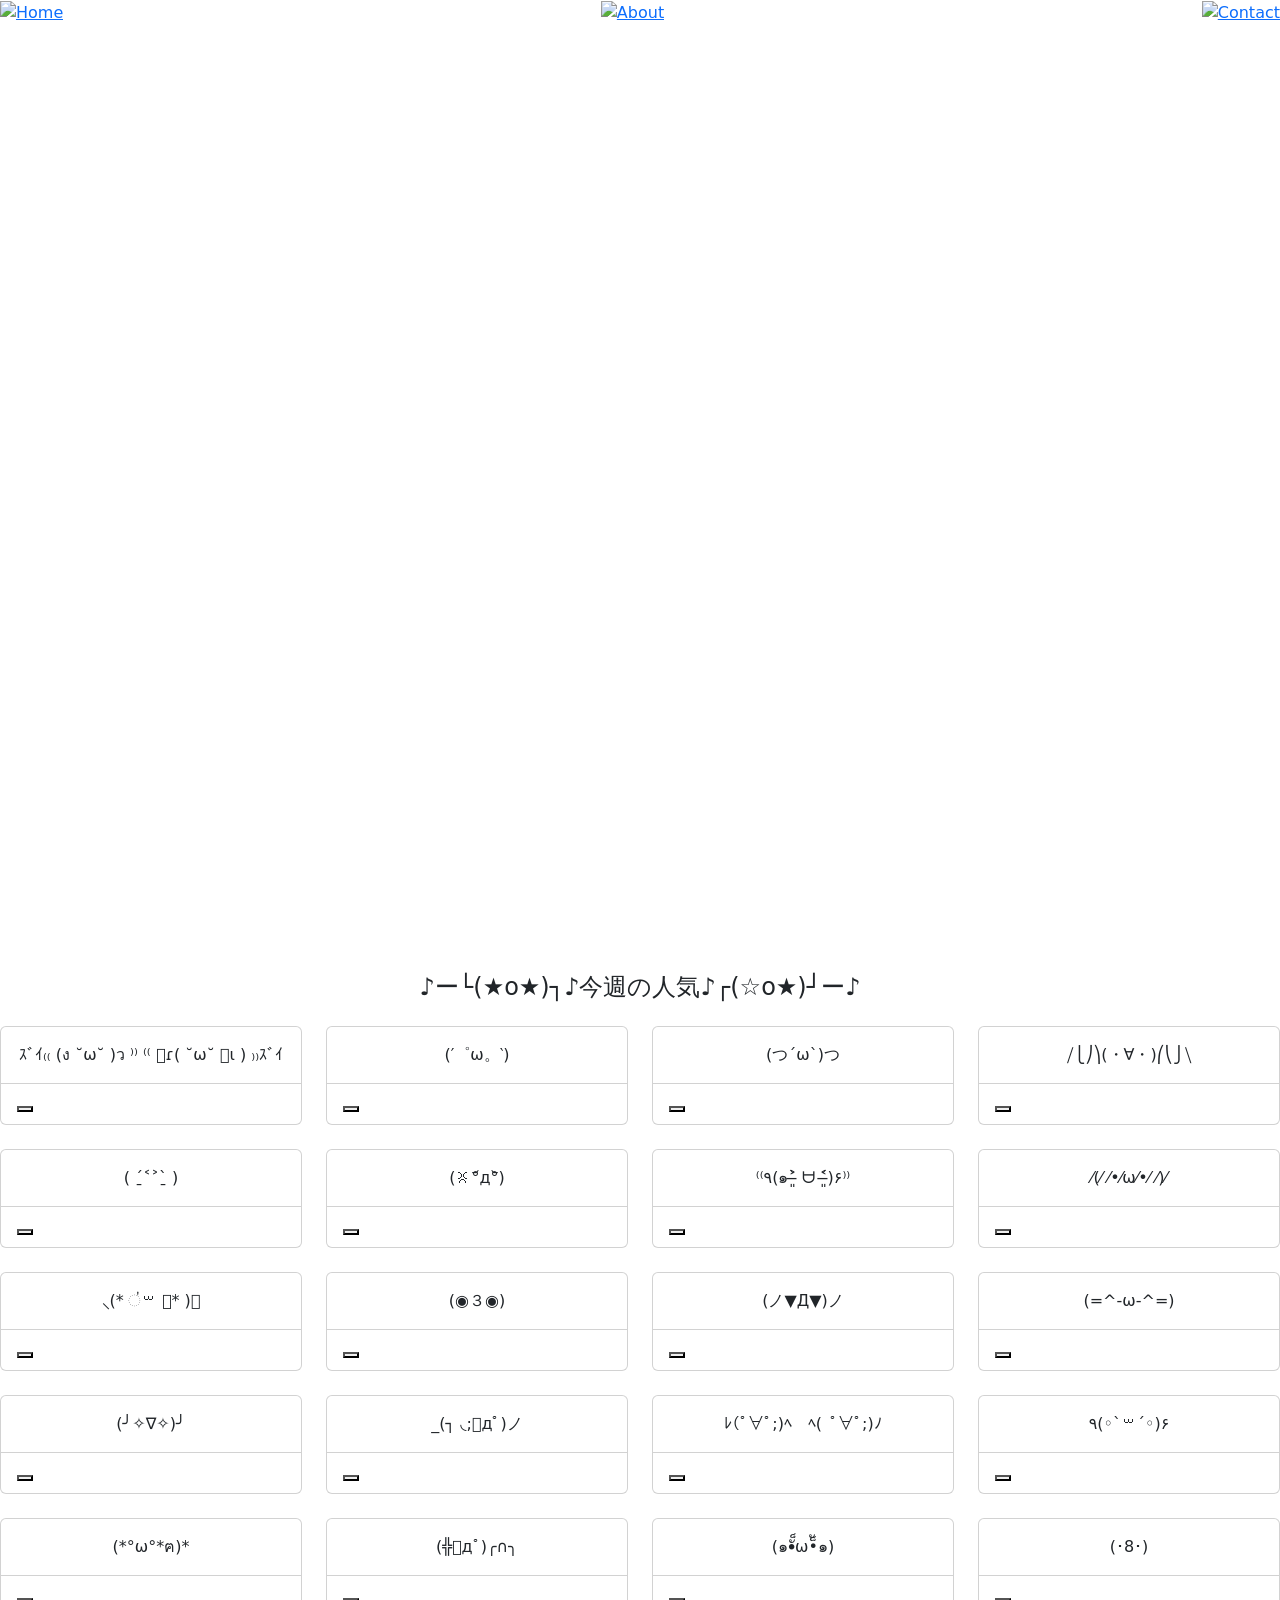
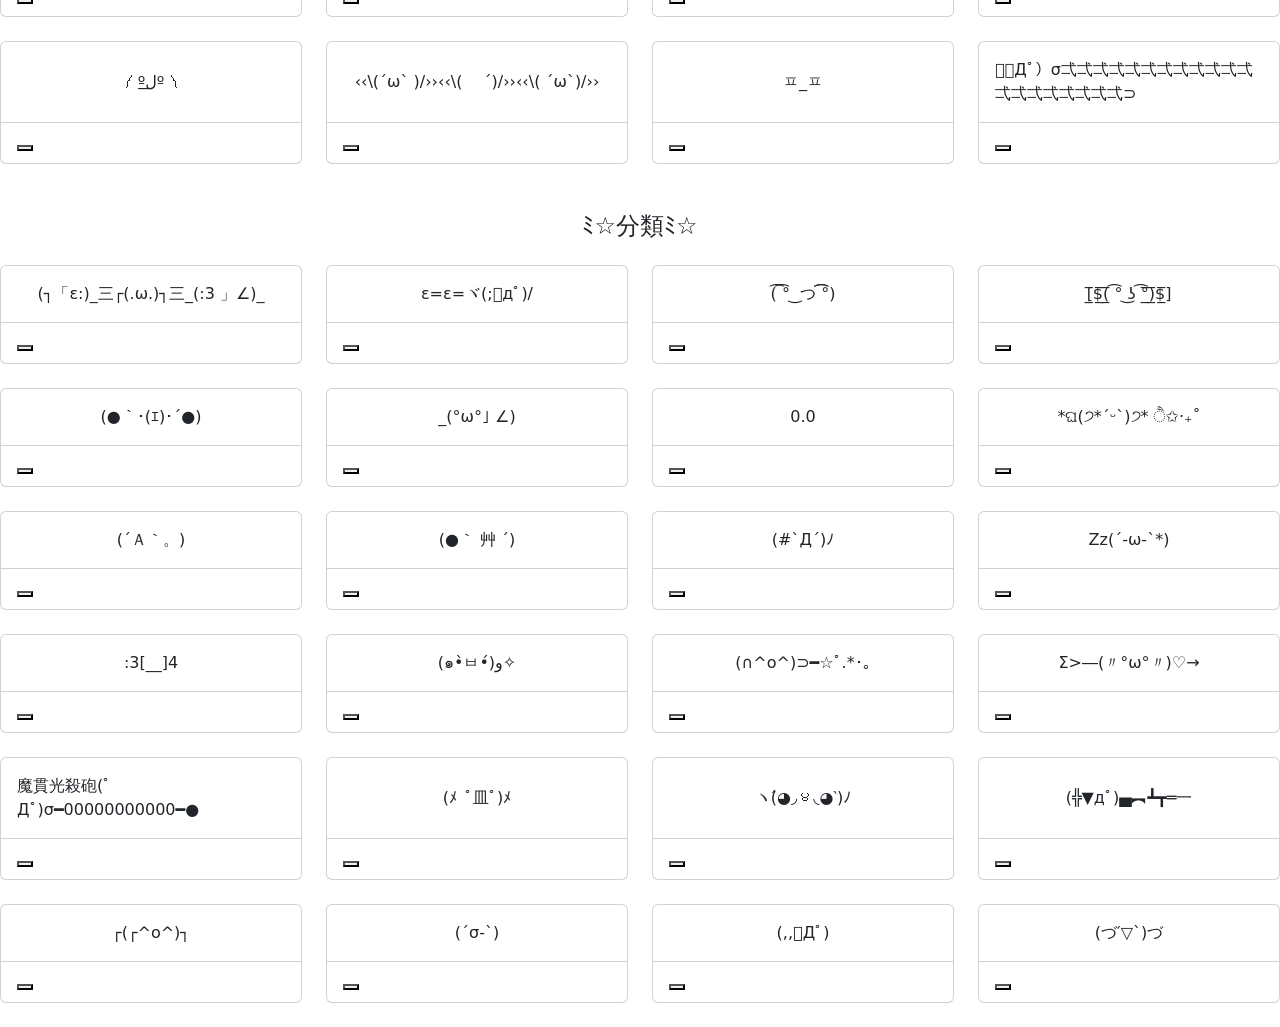
==== commit dd39534b: "Add files via upload" ====
--- a/index.html
+++ b/index.html
@@ -5,6 +5,8 @@
     <meta name="viewport" content="width=device-width, initial-scale=1">
     <title>Bootstrap demo</title>
     <link href="https://cdn.jsdelivr.net/npm/bootstrap@5.3.0-alpha1/dist/css/bootstrap.min.css" rel="stylesheet" integrity="sha384-GLhlTQ8iRABdZLl6O3oVMWSktQOp6b7In1Zl3/Jr59b6EGGoI1aFkw7cmDA6j6gD" crossorigin="anonymous">
+    <link href="styles.css" rel="stylesheet">
+
   </head>
   <body>
     <script src="https://cdn.jsdelivr.net/npm/bootstrap@5.3.0-alpha1/dist/js/bootstrap.bundle.min.js" integrity="sha384-w76AqPfDkMBDXo30jS1Sgez6pr3x5MlQ1ZAGC+nuZB+EYdgRZgiwxhTBTkF7CXvN" crossorigin="anonymous"></script>
@@ -19,7 +21,9 @@
           <img src="charts.png" alt="Contact">
         </a>
       </div>
+     
       
+
       
   <div class="container-fluid vh-100 heroimg">
     <div class="icon-1">
@@ -54,13 +58,31 @@
         </div>
     </div>
 </div>
+
+  <style>
+    @keyframes blink {
+      0% { opacity: 1; }
+      50% { opacity: 0; }
+      100% { opacity: 1; }
+    }
+
+    .blinking {
+      animation: blink 1s infinite;
+    }
+  </style>
+</head>
+<body>
+  <div class="emoji-wrap">
+    <div class="row">
+      <div class="marquee">
+        <h2 class="h4 mt-4 mb-4 text-center blinking">
+            ♪ー└(★o★)┐♪今週の人気♪┌(☆o★)┘ー♪
+        </h2>
+      </div>
+    </div>
+  </div>
   
-<div class="emoji-wrap">
-    <div class="row">
-        <h2 class="h4 mt-4 mb-4 text-muted text-center">
-            ♪ー└(★o★)┐♪今週の人気♪┌(☆o★)┘ー♪
-        </h2>        
-    </div>
+
     <div class="row">
                         <div class="col- col-xl-3 col-lg-4 col-sm-6 mb-4">
 <div class="card emoji-card h-100 user-select-none">
@@ -448,12 +470,28 @@
 </div>
 </div>                    </div>
 </div>
-<div class="emoji-wrap">
+<style>
+    @keyframes blink {
+      0% { opacity: 1; }
+      50% { opacity: 0; }
+      100% { opacity: 1; }
+    }
+
+    .blinking {
+      animation: blink 1s infinite;
+    }
+  </style>
+</head>
+<body>
+  <div class="emoji-wrap">
     <div class="row">
-        <h2 class="h4 mt-4 mb-4 text-center">
-            分類
+      <div class="marquee">
+        <h2 class="h4 mt-4 mb-4 text-center blinking">
+           ﾐ☆分類ﾐ☆
         </h2>
-    </div>
+      </div>
+    </div>
+  </div>
     <div class="row">
                         <div class="col- col-xl-3 col-lg-4 col-sm-6 mb-4">
 <div class="card emoji-card h-100 user-select-none">
@@ -554,7 +592,7 @@
 </div>                            <div class="col- col-xl-3 col-lg-4 col-sm-6 mb-4">
 <div class="card emoji-card h-100 user-select-none">
     <div class="emoji-text card-body d-flex align-items-center justify-content-center copy-js">
-        Ỏ̷͖͈̞̩͎̻̫̫̜͉̠̫͕̭̭̫̫̹̗̹͈̼̠̖͍͚̥͈̮̼͕̠̤̯̻̥̬̗̼̳̤̳̬̪̹͚̞̼̠͕̼̠̦͚̫͔̯̹͉͉̘͎͕̼̣̝͙̱̟̹̩̟̳̦̭͉̮̖̭̣̣̞̙̗̜̺̭̻̥͚͙̝̦̲̱͉͖͉̰̦͎̫̣̼͎͍̠̮͓̹̹͉̤̰̗̙͕͇͔̱͕̭͈̳̗̭͔̘̖̺̮̜̠͖̘͓̳͕̟̠̱̫̤͓͔̘̰̲͙͍͇̙͎̣̼̗̖͙̯͉̠̟͈͍͕̪͓̝̩̦̖̹̼̠̘̮͚̟͉̺̜͍͓̯̳̱̻͕̣̳͉̻̭̭̱͍̪̩̭̺͕̺̼̥̪͖̦̟͎̻̰_Ỏ̷͖͈̞̩͎̻̫̫̜͉̠̫͕̭̭̫̫̹̗̹͈̼̠̖͍͚̥͈̮̼͕̠̤̯̻̥̬̗̼̳̤̳̬̪̹͚̞̼̠͕̼̠̦͚̫͔̯̹͉͉̘͎͕̼̣̝͙̱̟̹̩̟̳̦̭͉̮̖̭̣̣̞̙̗̜̺̭̻̥͚͙̝̦̲̱͉͖͉̰̦͎̫̣̼͎͍̠̮͓̹̹͉̤̰̗̙͕͇͔̱͕̭͈̳̗̭͔̘̖̺̮̜̠͖̘͓̳͕̟̠̱̫̤͓͔̘̰̲͙͍͇̙͎̣̼̗̖͙̯͉̠̟͈͍͕̪͓̝̩̦̖̹̼̠̘̮͚̟͉̺̜͍͓̯̳̱̻͕̣̳͉̻̭̭̱͍̪̩̭̺͕̺̼̥̪͖̦̟͎̻̰
+       0.0
     </div>
     <div class="copy-dom-invisible"></div>
     <div class="card-footer bg-transparent">
@@ -650,7 +688,7 @@
 </div>                            <div class="col- col-xl-3 col-lg-4 col-sm-6 mb-4">
 <div class="card emoji-card h-100 user-select-none">
     <div class="emoji-text card-body d-flex align-items-center justify-content-center copy-js">
-        (:3[__]4
+        :3[__]4
     </div>
     <div class="copy-dom-invisible"></div>
     <div class="card-footer bg-transparent">
@@ -842,6 +880,7 @@
 </div>                    </div>
 
 
-  
+<script src="script.js"></script>
+<script src="https://cdn.jsdelivr.net/npm/bootstrap@5.3.0-alpha1/dist/js/bootstrap.bundle.min.js" integrity="sha384-w76AqPfDkMBDXo30jS1Sgez6pr3x5MlQ1ZAGC+nuZB+EYdgRZgiwxhTBTkF7CXvN" crossorigin="anonymous"></script>
 </body>
 </html>
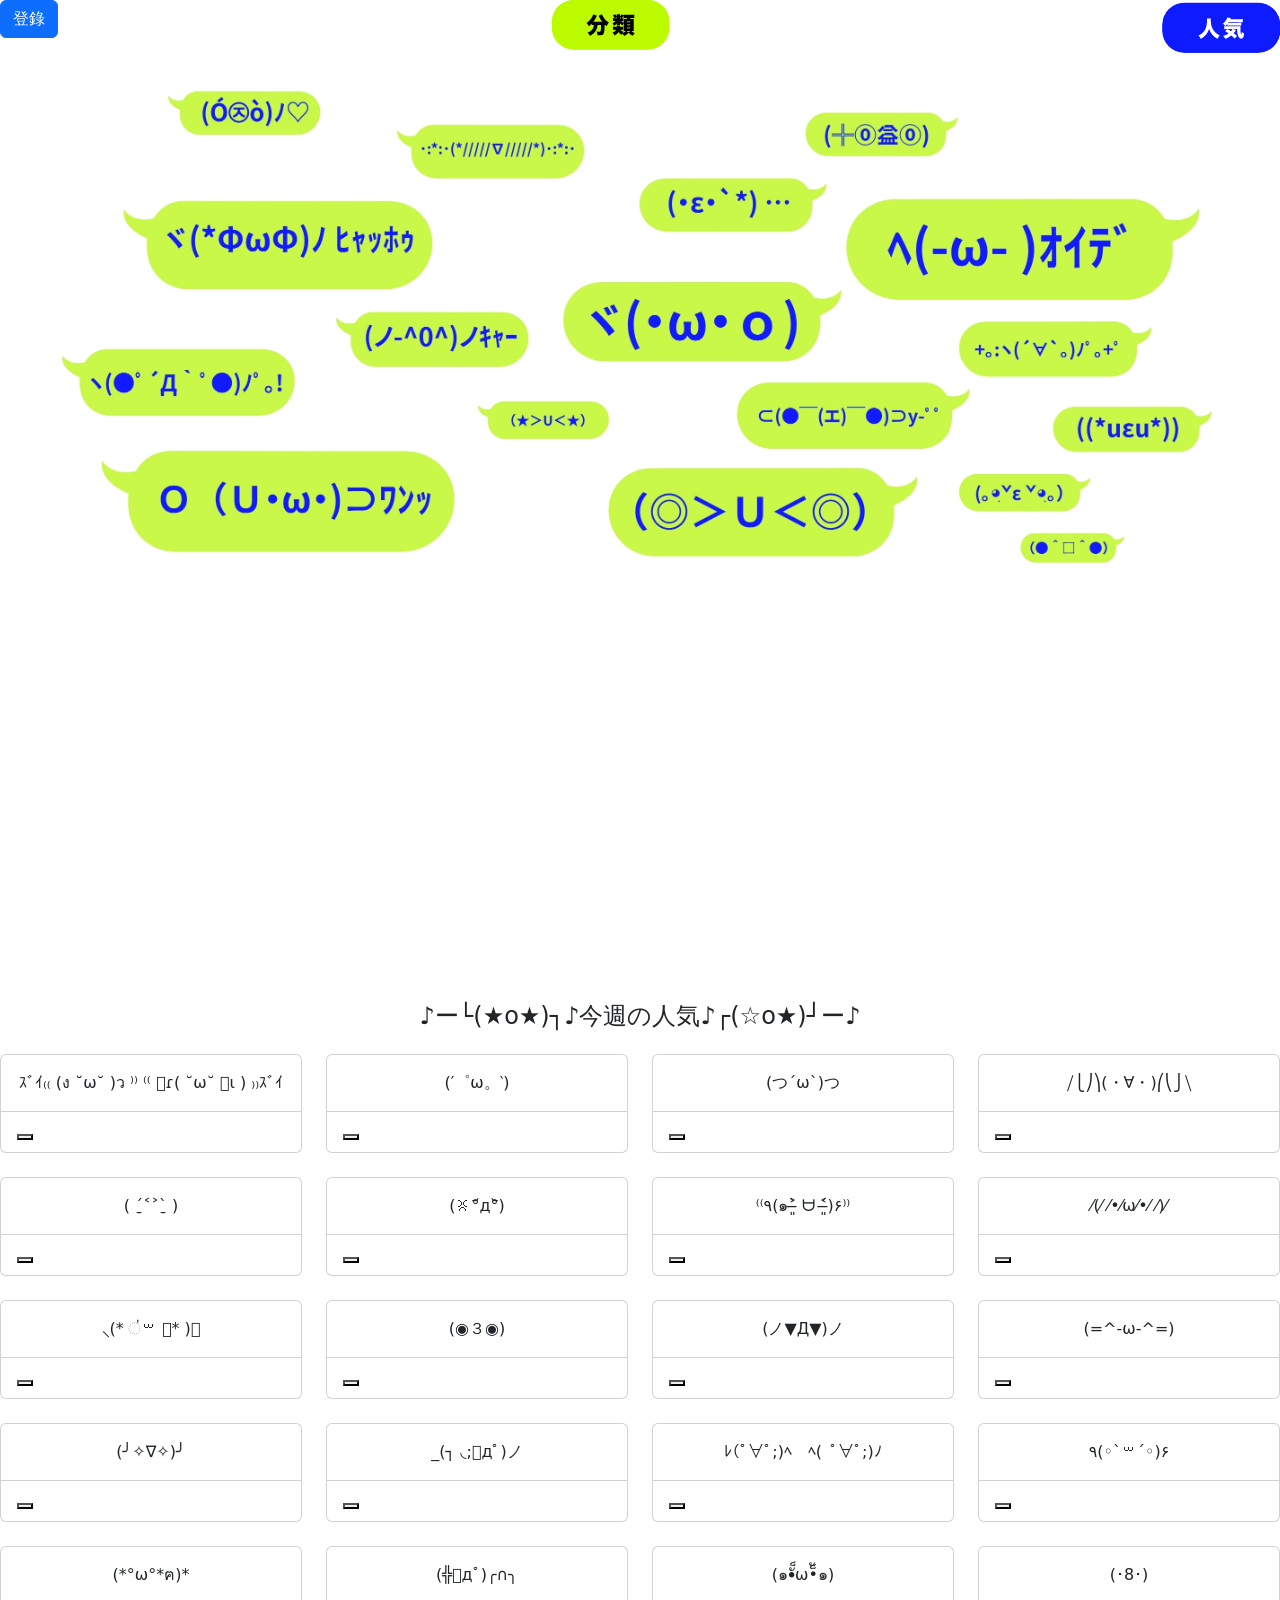
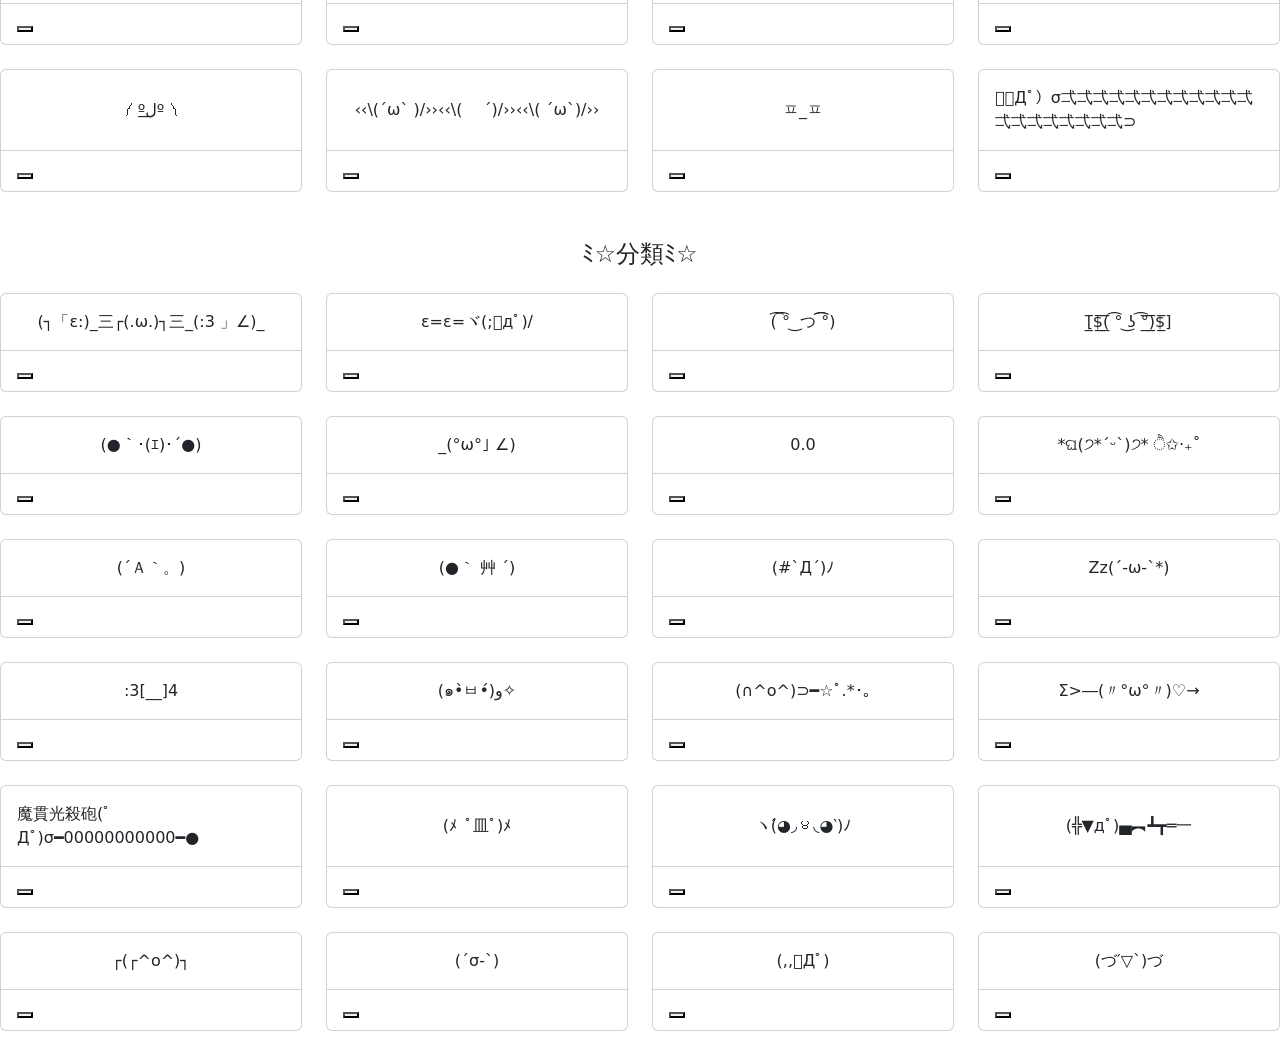
==== commit 7c214aa4: "Add files via upload" ====
--- a/index.html
+++ b/index.html
@@ -11,9 +11,36 @@
   <body>
     <script src="https://cdn.jsdelivr.net/npm/bootstrap@5.3.0-alpha1/dist/js/bootstrap.bundle.min.js" integrity="sha384-w76AqPfDkMBDXo30jS1Sgez6pr3x5MlQ1ZAGC+nuZB+EYdgRZgiwxhTBTkF7CXvN" crossorigin="anonymous"></script>
     <div class="menu d-flex justify-content-between align-items-start">
-        <a href="#" class="mr-3">
-          <img src="login.png" alt="Home">
-        </a>
+        <button type="button" class="btn btn-primary" data-bs-toggle="modal" data-bs-target="#contactModal">
+            登錄
+          </button>
+        
+          <!-- Modal -->
+          <div class="modal fade" id="contactModal" tabindex="-1" aria-labelledby="contactModalLabel" aria-hidden="true">
+            <div class="modal-dialog">
+              <div class="modal-content">
+                <div class="modal-header">
+                  <h5 class="modal-title" id="contactModalLabel">登錄</h5>
+                  <button type="button" class="btn-close" data-bs-dismiss="modal" aria-label="Close"></button>
+                </div>
+                <div class="modal-body">
+                  <form>
+                    <div class="mb-3">
+                      <label for="name" class="form-label">帳號</label>
+                      <input type="text" class="form-control" id="name">
+                    </div>
+                    <div class="mb-3">
+                      <label for="email" class="form-label">密碼</label>
+                      <input type="email" class="form-control" id="email">
+                    </div>
+                    <button type="submit" class="btn btn-primary">送出</button>
+                  </form>
+                </div>
+              </div>
+            </div>
+          </div>
+        
+            
         <a href="#" class="mr-3">
           <img src="category.png" alt="About">
         </a>
